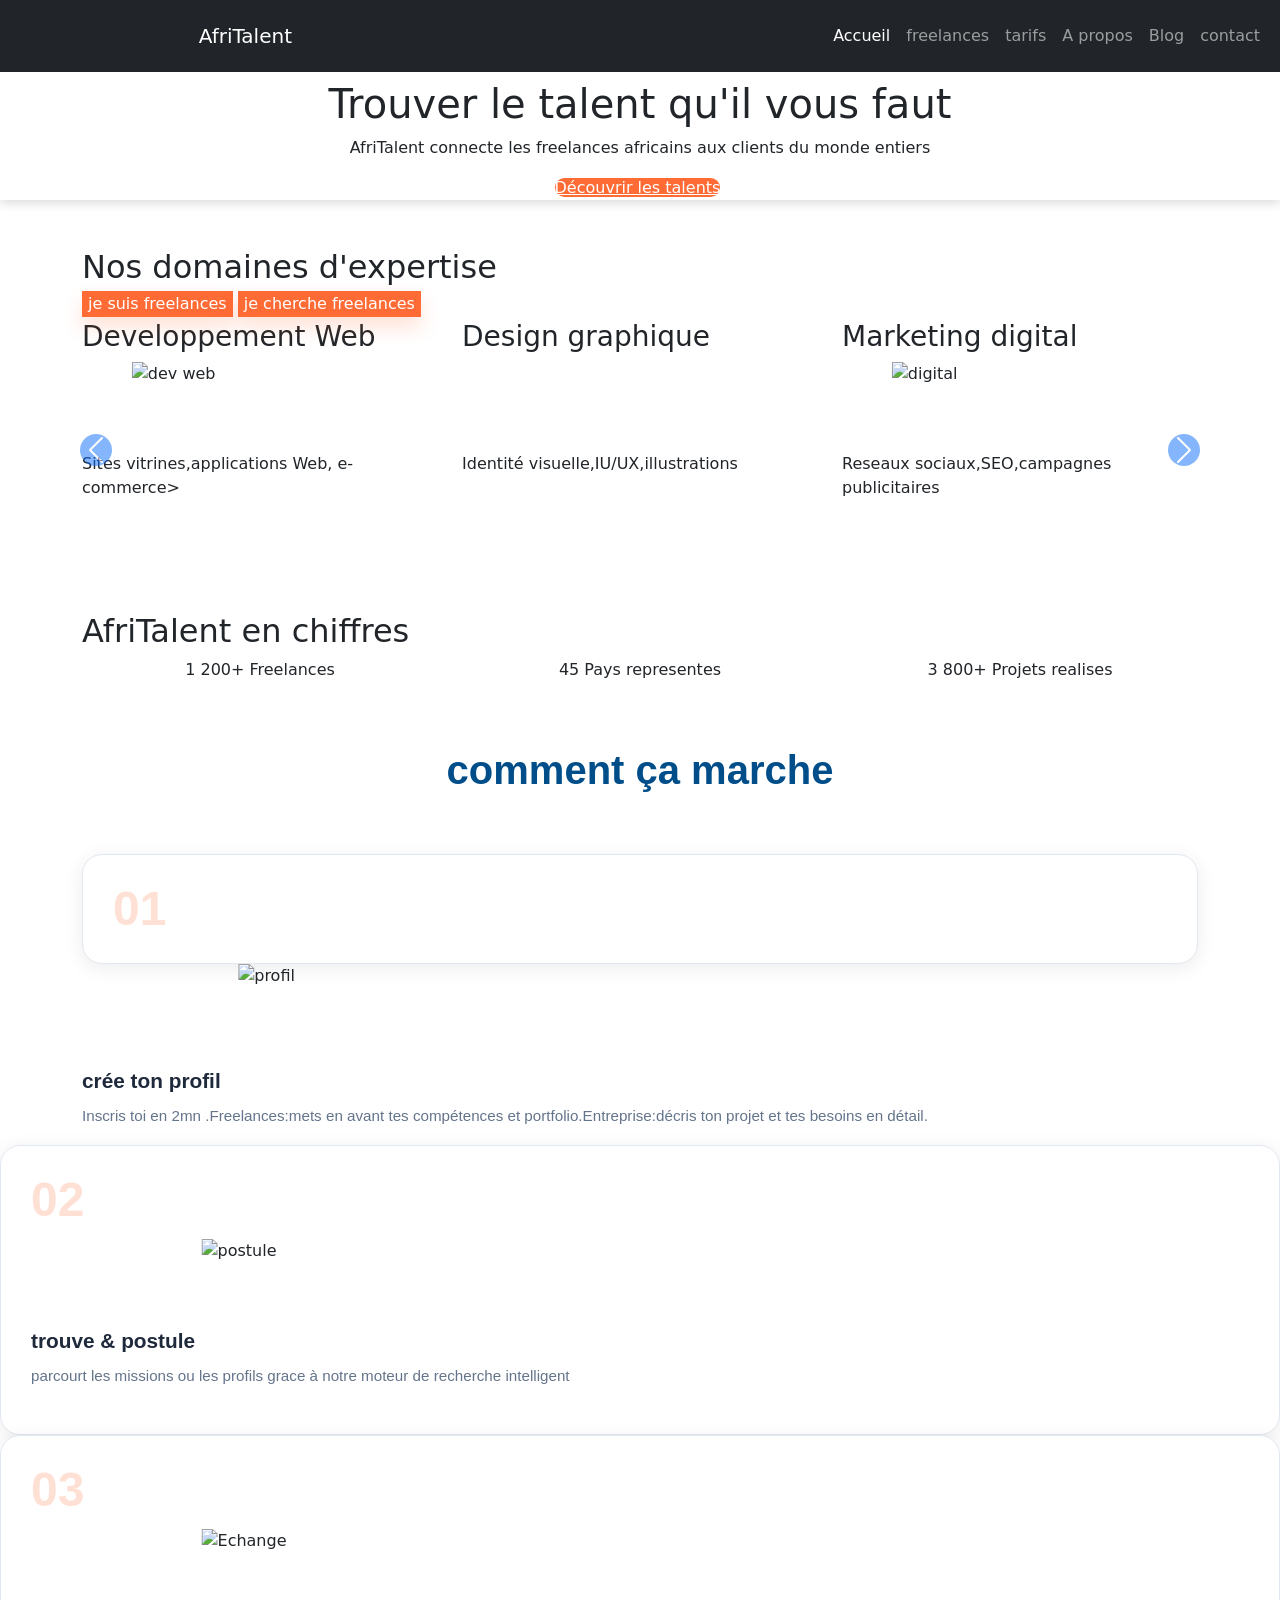
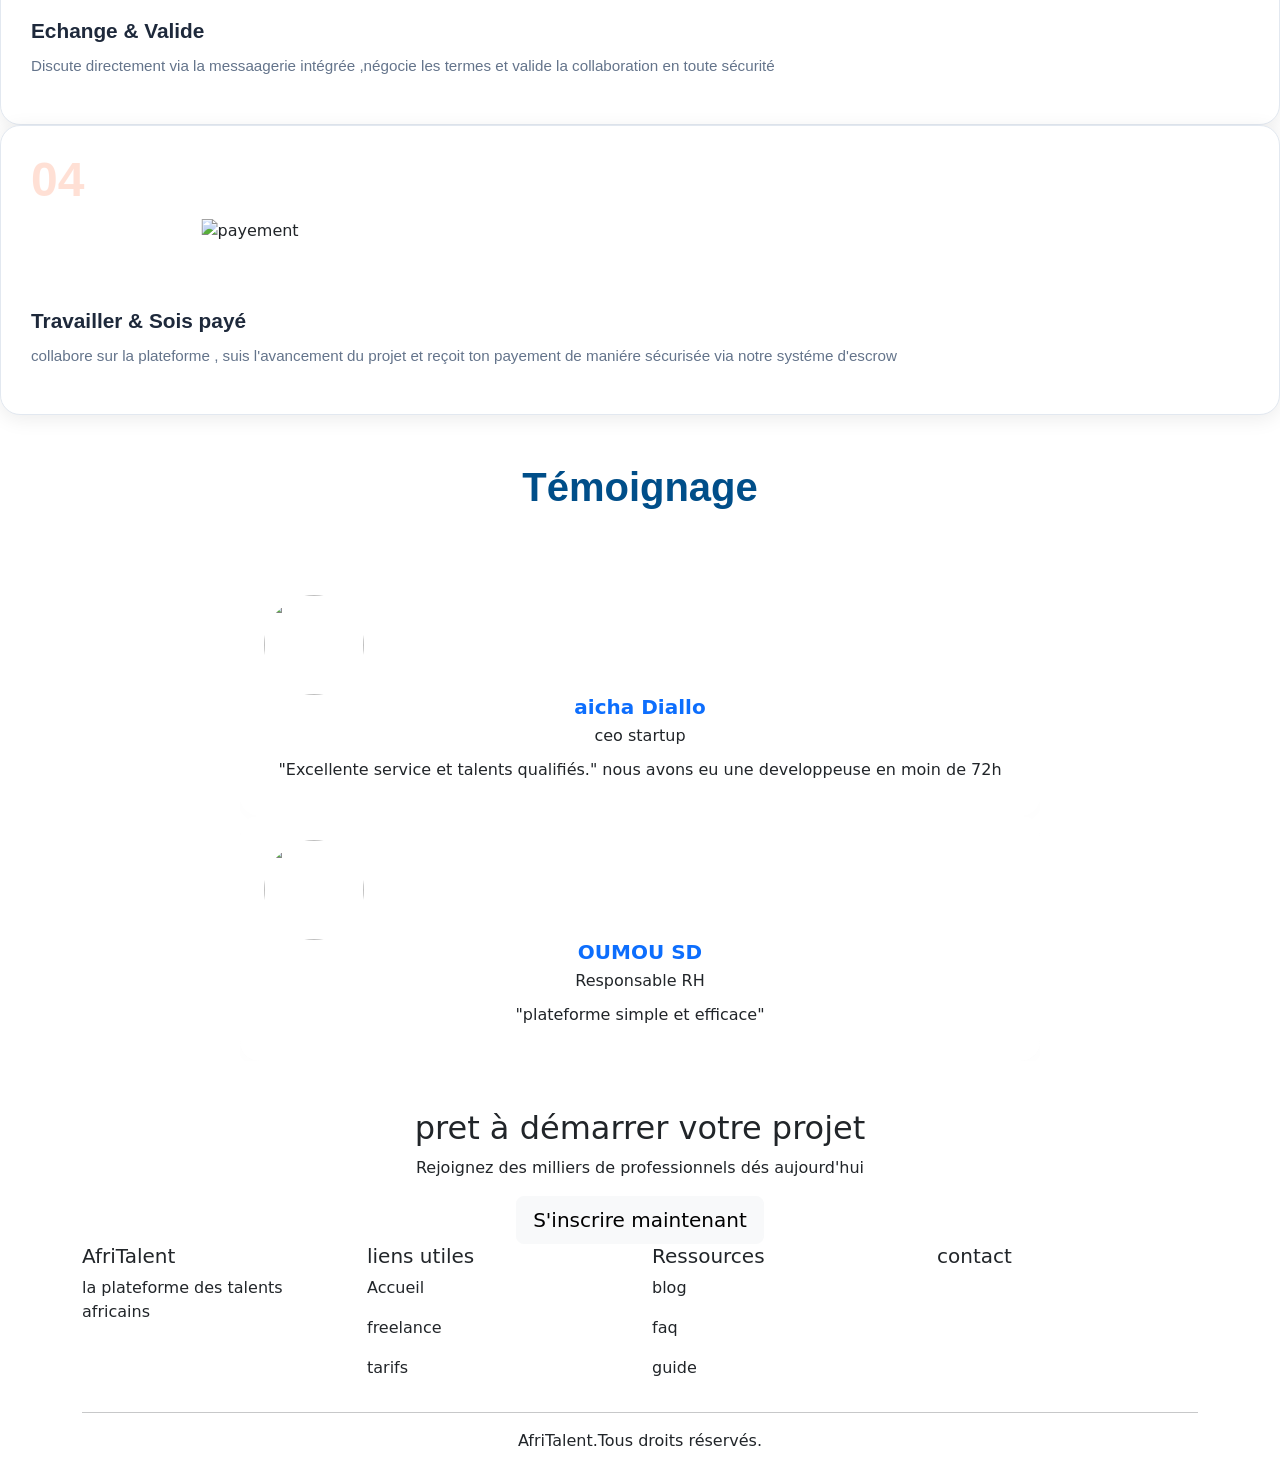
==== index.html @ 29f869cf "développement de la page d'accueil index.html" ====
<!DOCTYPE html>
<html lang="fr">
<head> 
<meta charset="UTF-8"> 
<meta name="viewport" content="width=device-width, initial-scale=1.0"> 
<title>AfriTalent — Accueil</title> 
<!-- Bootstrap 5 via CDN : feuille de style --> 
<link 
href="https://cdn.jsdelivr.net/npm/bootstrap@5.3.0/dist/css/bootstrap.min.css" 
rel="stylesheet"> 
<!-- Votre feuille de style personnelle --> 
<link rel="stylesheet" href="css/style.css">
</head>
<body>
    <nav class="navbar navbar-expand-lg navbar-dark bg-dark">
        <h1>AfriTalent</h1>
        <div class="container">
            <a class="navbar-brand" href="index.html">AfriTalent</a>
            <button class="navbar-toggler" type="button" 
                data-bs-toggle="collapse" 
                data-bs-target="#navMenu" 
                aria-controls="navMenu" 
                aria-expanded="false" 
                aria-label="Toggle navigation"> 
                <span class="navbar-toggler-icon"></span> 
            </button> 
            <div class="collapse navbar-collapse" id="navMenu">
                <ul class="navbar-nav ms-auto">
                    <li class="nav-item"><a class="nav-link active" href="index.html">Accueil</a></li>
                    <li class="nav-item"><a class="nav-link" href="freelances.html">freelances</a></li>
                    <li class="nav-item"><a class="nav-link" href="tarifs.html">tarifs</a></li>
                    <li class="nav-item"><a class="nav-link" href="about.html">A propos</a></li>
                    <li class="nav-item"><a class="nav-link" href="">Blog</a></li>
                    <li class="nav-item"><a class="nav-link" href="contact.html">contact</a></li>
                </ul>
            </div>
            
        </div>
    </nav> 
    <main>
        <section id="hero" class="navbar-scrolled">
                <h1>Trouver le talent qu'il vous faut</h1>
                <p>AfriTalent connecte les freelances africains aux clients du monde entiers</p>
                <a href="freelances.html" class="btn-cta">Découvrir les talents</a>
                <img src="https://cdn.shopify.com/s/files/1/0573/5563/2848/files/LOGO_27_2048x.png?v=1622458256" alt="">
            </div>
        </section>
        <section id="services">
            <div class="container py-5">
                <h2>Nos domaines d'expertise</h2>
                <button class="btn-cta-hero">je suis freelances</button>
                <button class="btn-cta-hero">je cherche freelances</button>
                <div class="row">
                    <div class="col-md-4">
                        <h3>Developpement Web</h3>
                        <img class="hero-img" src="https://thumbs.dreamstime.com/b/d%C3%A9veloppement-web-60659859.jpg" alt="dev web">
                        <p>Sites vitrines,applications Web, e-commerce></p>
                    </div>
                    <div class="col-md-4">
                        <h3>Design graphique</h3>
                        <img class="hero-img" src="https://static.vecteezy.com/system/resources/previews/002/878/737/non_2x/graphic-design-infographics-illustration-vector.jpg" alt="">
                        <p>Identité visuelle,IU/UX,illustrations</p>
                    </div>
                    <div class="col-md-4">
                        
                        <h3>Marketing digital</h3>
                        <img class="hero-img" src="https://media.istockphoto.com/id/1045221856/photo/businessman-holding-icon-of-digital-marketing-technology-concept-creative-design-for-banner.jpg?s=170667a&w=0&k=20&c=fmgT2TX_AeZRSV947-foY45Blm_MODix6JwKqvEqcW4=" alt="digital">
                        <p>Reseaux sociaux,SEO,campagnes publicitaires</p>
                    </div>
                </div>
            </div>
        </section>
        <section id="statistiques">
            <div class="container py-5">
                <h2>AfriTalent en chiffres</h2>
                <div class="row text-center"> 
                    <div class="col-md-4"><p>1 200+ Freelances </p></div> 
                    <div class="col-md-4"><p>45 Pays representes</p></div> 
                    <div class="col-md-4"><p>3 800+ Projets realises</p></div> 
                </div>
            </div>
        </section>
        <section class="comment-ca-marche">
            <div class="container">
                <h2 class="section-title"> comment ça marche</h2>
                <div class="bento-card card-tall">
                <div class="step-number">01</div>
                </div>
                <img class="hero-img" src="https://cdn.pixabay.com/photo/2017/06/13/12/53/profile-2398782_1280.png" alt="profil">
                <div class="step-icon"> <i class="bi bi-search"></i></div>
                <h3 class="step-title">crée ton profil</h3>
                <p class="step-desc">Inscris toi en 2mn .Freelances:mets en avant tes compétences et portfolio.Entreprise:décris ton projet et tes besoins en détail.</p>
            </div>
            <div class="bento-card card-tall">
                <div class="step-number">02</div>
                <div class="step-icon"><i class="bi bi-search"></i></div>
                <img class="hero-img" src="https://static.vecteezy.com/system/resources/previews/021/804/059/non_2x/job-description-icon-style-vector.jpg" alt="postule">
                <h3 class="step-title">trouve & postule</h3>
                <p class="step-desc">parcourt les missions ou les profils grace à notre moteur de recherche intelligent</p>
            </div>
            <div class="bento-card card-tall">
                <div class="step-number">03</div>
                <div class="step-icon"><i class="bi bi-chat-dots"></i></div>
                <img class="hero-img" src="https://thumbs.dreamstime.com/b/ic%C3%B4ne-de-trame-messages-d-%C3%A9change-personnes-128235427.jpg" alt="Echange">
                <h3 class="step-title">Echange & Valide</h3>
                <p class="step-desc">Discute directement via la messaagerie intégrée ,négocie les termes et valide la collaboration en toute sécurité </p>
            </div> 
            <div class="bento-card card-wide">
                <div class="step-number">04</div>
                <div class="step-icon"><i class="bi bi-shield-check"></i></div>
                <img class="hero-img" src="https://thumbs.dreamstime.com/b/ic%C3%B4ne-de-paye-belle-en-ligne-m%C3%A9ticuleusement-con%C3%A7ue-salaire-198403536.jpg" alt="payement">
                <h3 class="step-title">Travailler & Sois payé</h3>
                <p class="step-desc">collabore sur la plateforme , suis l'avancement du projet et reçoit ton payement de maniére sécurisée via notre systéme d'escrow </p>
            </div>
        </section>
        <section class="container py-5">
            <h2 class="section-title">Témoignage</h2>
            <div id="carouselexample" class="carousel slide">
                <div class="carousel-inner">
                    <div class="carousel-item active">
                        <div class="card p-4 text-center">
                            <img src="https://tse2.mm.bing.net/th/id/OIP.nMuYZH07201e1bbT3YSlHQHaEj?rs=1&pid=ImgDetMain&o=7&rm=3" alt="">
                            <h5>aicha Diallo</h5>
                            <p>ceo startup</p>
                            <p>
                                "Excellente service et talents qualifiés."
                                nous avons eu une developpeuse en moin de 72h
                            </p>
                            <div>
                                <i class="fas fa-star"></i>
                                <i class="fas fa-star"></i>
                                <i class="fas fa-star"></i>
                                <i class="fas fa-star"></i>
                                <i class="fas fa-star"></i>
                            </div>
                        </div>
                        <div class="carousel-item active">
                            <div class="card p-4 text-center">
                                <img src="https://pict.sindonews.net/dyn/850/pena/news/2023/12/04/211/1267693/10-jurusan-ilmu-komputer-terbaik-2023-versi-edurank-lulusannya-banyak-dicari-di-masa-depan-bhv.jpg" alt="">
                                <h5>djiby Sy</h5>
                                <p>freelance web</p>
                                <p>"j'ai trouvé plusieurs missions rapidement"</p>
                                </div>
                                <div>
                                <i class="fas fa-star"></i>
                                <i class="fas fa-star"></i>
                                <i class="fas fa-star"></i>
                                <i class="fas fa-star"></i>
                                <i class="fas fa-star"></i>
                            </div>
                           
                        </div>
                        <div class="carousel-item active">
                            <div class="card p-4 text-center">
                                <img src="https://autoimage.capitalone.com/cms/Auto/assets/images/1632-hero-how-to-get-a-car-loan-for-private-sale.jpg?width=686&height" alt="">
                                <h5>OUMOU SD</h5>
                                <P>Responsable RH</P>
                                <p>"plateforme simple et efficace"</p>
                            </div>
                            <div>
                                <i class="fas fa-star"></i>
                                <i class="fas fa-star"></i>
                                <i class="fas fa-star"></i>
                                <i class="fas fa-star"></i>
                                <i class="fas fa-star"></i>
                            </div>
                        </div>
                    </div>
                </div>
            </div>
            <button class="carousel-control-prev" data-bs-target="#carouselexample" data-bs-slide="prev">
                <span class="carousel-control-prev-icon"></span>
            </button>
            <button class="carousel-control-next" data-bs-target="#carouselexample" data-bs-slide="next">
                <span class="carousel-control-next-icon"></span>
            </button> 
        </section>
        <section class="cta text-center">
            <div class="container">
                <h2>pret à démarrer votre projet</h2>
                <p>Rejoignez des milliers de professionnels dés aujourd'hui</p>

                <a href="#" class="btn btn-light btn-lg">S'inscrire maintenant</a>
            </div>
        </section>
    </main>
    <footer>
        <div class="container"> 
           <div class="row">
            <div class="col-md-3">
                <h5>AfriTalent</h5>
                <p>la plateforme des talents africains</p>
            </div>
            <div class="col-md-3">
                <h5>liens utiles</h5>
                <p>Accueil</p>
                <p>freelance</p>
                <p>tarifs</p>
            </div>
            <div class="col-md-3">
                <h5>Ressources</h5>
                <p>blog</p>
                <p>faq</p>
                <p>guide</p>
            </div>
            <div class="col-md-3">
                <h5>contact</h5>
                <div class="social">
                    <a href="#"><i class="fab fa-facebook"></i></a>
                    <a href="#"><i class="fab fa-linkedin"></i></a>
                    <a href="#"><i class="fab fa-instagram"></i></a>
                </div>
            </div>
           </div>
           <hr>
           <p class="text-center">
            <span id="year"></span>AfriTalent.Tous droits réservés.

           </p>
        </div> 
    </footer>
    

 
<!-- Bootstrap 5 via CDN : script JavaScript --> 
<script  
src="https://cdn.jsdelivr.net/npm/bootstrap@5.3.0/dist/js/bootstrap.bundle.min.js"
></script> 
<!-- Votre script JavaScript --> 
<script src="js/main.js"></script>
</body>
</html>
---- css/style.css ----
navbar{
    position: fixed;
    transition: all 0.4 ease;
    font-family: 'poppins',sans-serif;
}
.navbar-scrolled{
    justify-content: space-between;
    text-align: center;
    background-image: url(https://cdn.shopify.com/s/files/1/0573/5563/2848/files/LOGO_27_2048x.png?v=1622458256);
    background-color: #ffffff;
    box-shadow: 0 3px 10px rgba(0, 0,0, 0.15);
    padding-top: 0.5rem;
    padding-bottom: O.5rem;
}
.navbar-scrolled .nav-link,
.navbar-scrolled .nav-brand{
    color: #1a1a1a;
}
.btn-cta{
    background: #ff6B35;
    margin-bottom: auto;
    color: white;
    font-weight: 500;
    float: calc(center);
    border-radius: 60px;
}
.btn-cta:hover{
    background: #e55a2b;
    color: white;
    transform: translateY(-3px);
}
.hero-section{
    background: linear-gradient(130deg,#004E89  0%,#1A659E  100%);
    color: white;
    padding: 100px 0 50px 0;
    min-height: 90vh;
    position: relative;
    overflow: hidden;
}
.hero-section h1 h2{
    font-family: 'inter',sans-serif;
    font-size: 3.2rem;
    font-weight: 600;
    line-height: 1.1;
    opacity: 0.9;
}
.btn-cta-hero{
    background: #ff6B35;
    color: white;
    float: calc(center);
    font-weight: 400;
    border: none;
    transition: all 0.3s ease;
    transform: translateY(-3px);
    box-shadow: 0 10px 20px rgba(255, 107, 52, 0.2);
}
;.btn-cta-secondary{
    border: 2px solid white;
    color: white;
    font-weight: 400;
    background: transparent;
}
.hero-img{
    max-width: 100%;
    display: grid;
    height: 90PX;
    transform: translateX(14%);
    animation: float 4s ease-in-out infinite;
}
.stat-card{
    background: rgba(255, 255, 255, 0.2);
    backdrop-filter: blur(10px);
    border-radius: 15px;
    padding: 20px;
    border: 1px solid rgba(255, 255, 255, 0.2);
}
.stat-number{
    font-size: 2rem;
    font-weight: 500;
    font-family: 'poppins',sans-serif;
    color: #ff6B35;
}
.comment-ça-marche{
    padding: 80px 0;
    background: #F8FAFC;
}
.section-title{
    font-family: 'poooins',sans-serif;
    font-weight: 900;
    font-size: 2.5rem;
    color: #004E89;
    text-align: center;
    margin-bottom: 60px;
} 
.icone{
    display: grid;
    grid-template-columns: repeat(4,1fr);
    gap: 20px;
}
.bento-grid{
    display: grid;
    grid-template-columns: repeat(4,1fr);
    grid-auto-rows: minmax(200px,auto);
    gap: 20px;
    grid-auto-flow: dense;
}
.bento-card{
    background: white;
    border-radius: 20px;
    padding: 30px;
    box-shadow: 0 4px 20px rgba(0, 0,0, 0.08);
    transition: all 0.3s ease;
    border: 1px solid #E2E8F0;
}
.bento-card:hover{
    transform: translateY(-8px);
    box-shadow: 0 12px 30px rgba(0, 78,137, 0.15);
}
.card-large{
    grid-column: span 2;
    grid-row: span 2;
}
.card-wide{
    grid-column: span 2;
}
.card-tall{
    grid-row: span 2;
} .step-number{
    font-family: 'poppins',sans-serif;
    font-size: 3rem;
    font-weight: 900;
    color: #ff6B35;
    opacity: 0.2;
    line-height: 1;
}
.step-icon{
    font-size: 2.5rem;
    color: #004E89;
    margin-bottom: 15px;
}
.step-title{
    font-family: 'poppins',sans-serif;
    font-size: 1.3rem;
    font-weight: 700;
    color: #1E293B;
    margin-bottom: 10px;
}
.step-desc{
    font-family: 'Inter',sans-serif;
    font-size: 0.95rem;
    color: #64748B;
    line-height: 1.6;
}.bento-grid{
    grid-template-columns: repeat(2,1fr);
}
.card-large, .card-wide, .card-tall{
    grid-column: span 2;
    grid-row: span 1;
}
#carouselexample{

max-width: 800px;
margin: auto;
}
.carousel-item .card{
    border: none;
    border-radius: 20px;
    padding: 30px;
    box-shadow: 0 5px 15px rgba(0, 0,0, 0.01);
    background: #fff;
    transition: 0.3s;
}
.carousel-item .card:hover{
    transform: translateY(-5px);
}
.carousel-item h5{
    font-weight: 700;
    color: #0d6efd;
    margin-bottom: 5px;
}
.carousel-item p{
    margin-bottom: 10px;
}
.stars{
    color: #ffc107;
    font-size: 1.2rem;
}
.carousel-control-prev-icon,
.carousel-control-next-icon{
    background-color: #0d6efd;
    border-radius: 50%;
    padding: 15px;
}
.carousel-item img{
    width: 100px;
    height: 100px;
    object-fit: cover;
    border-radius: 50px;
}
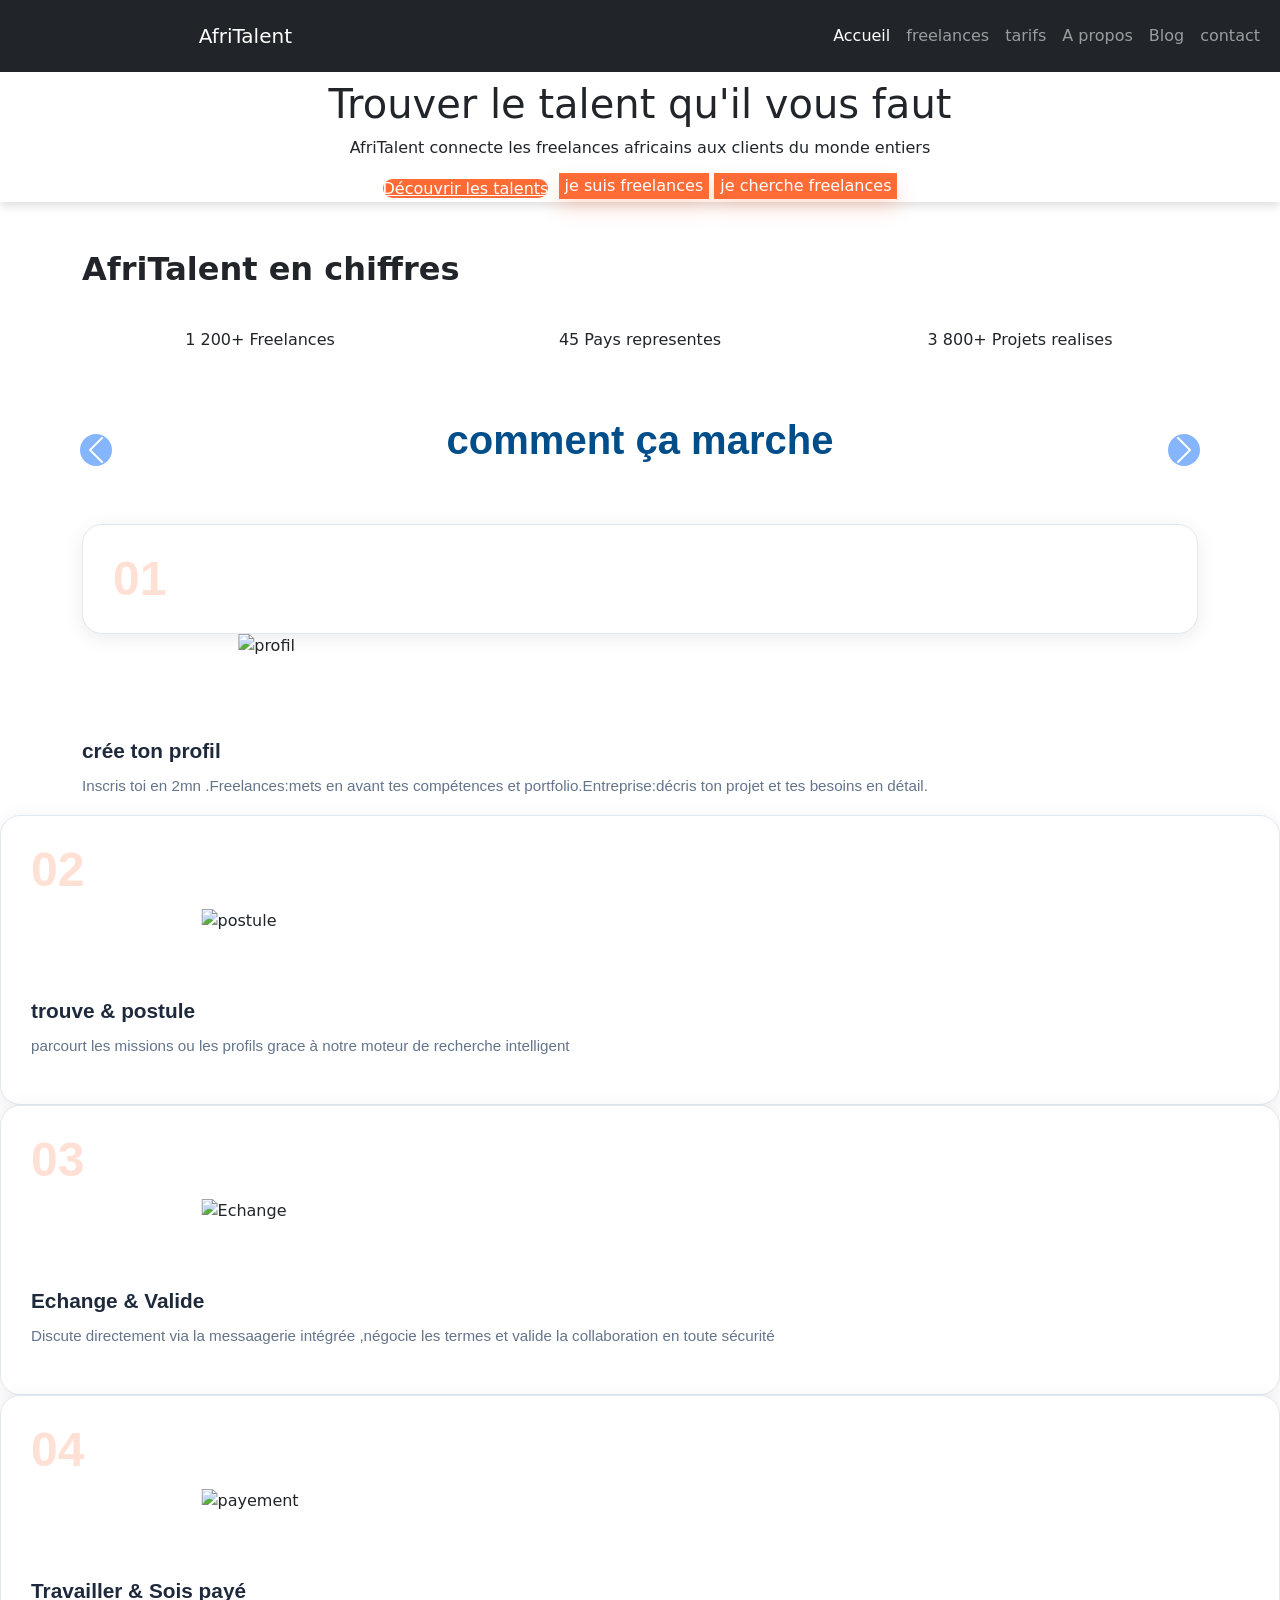
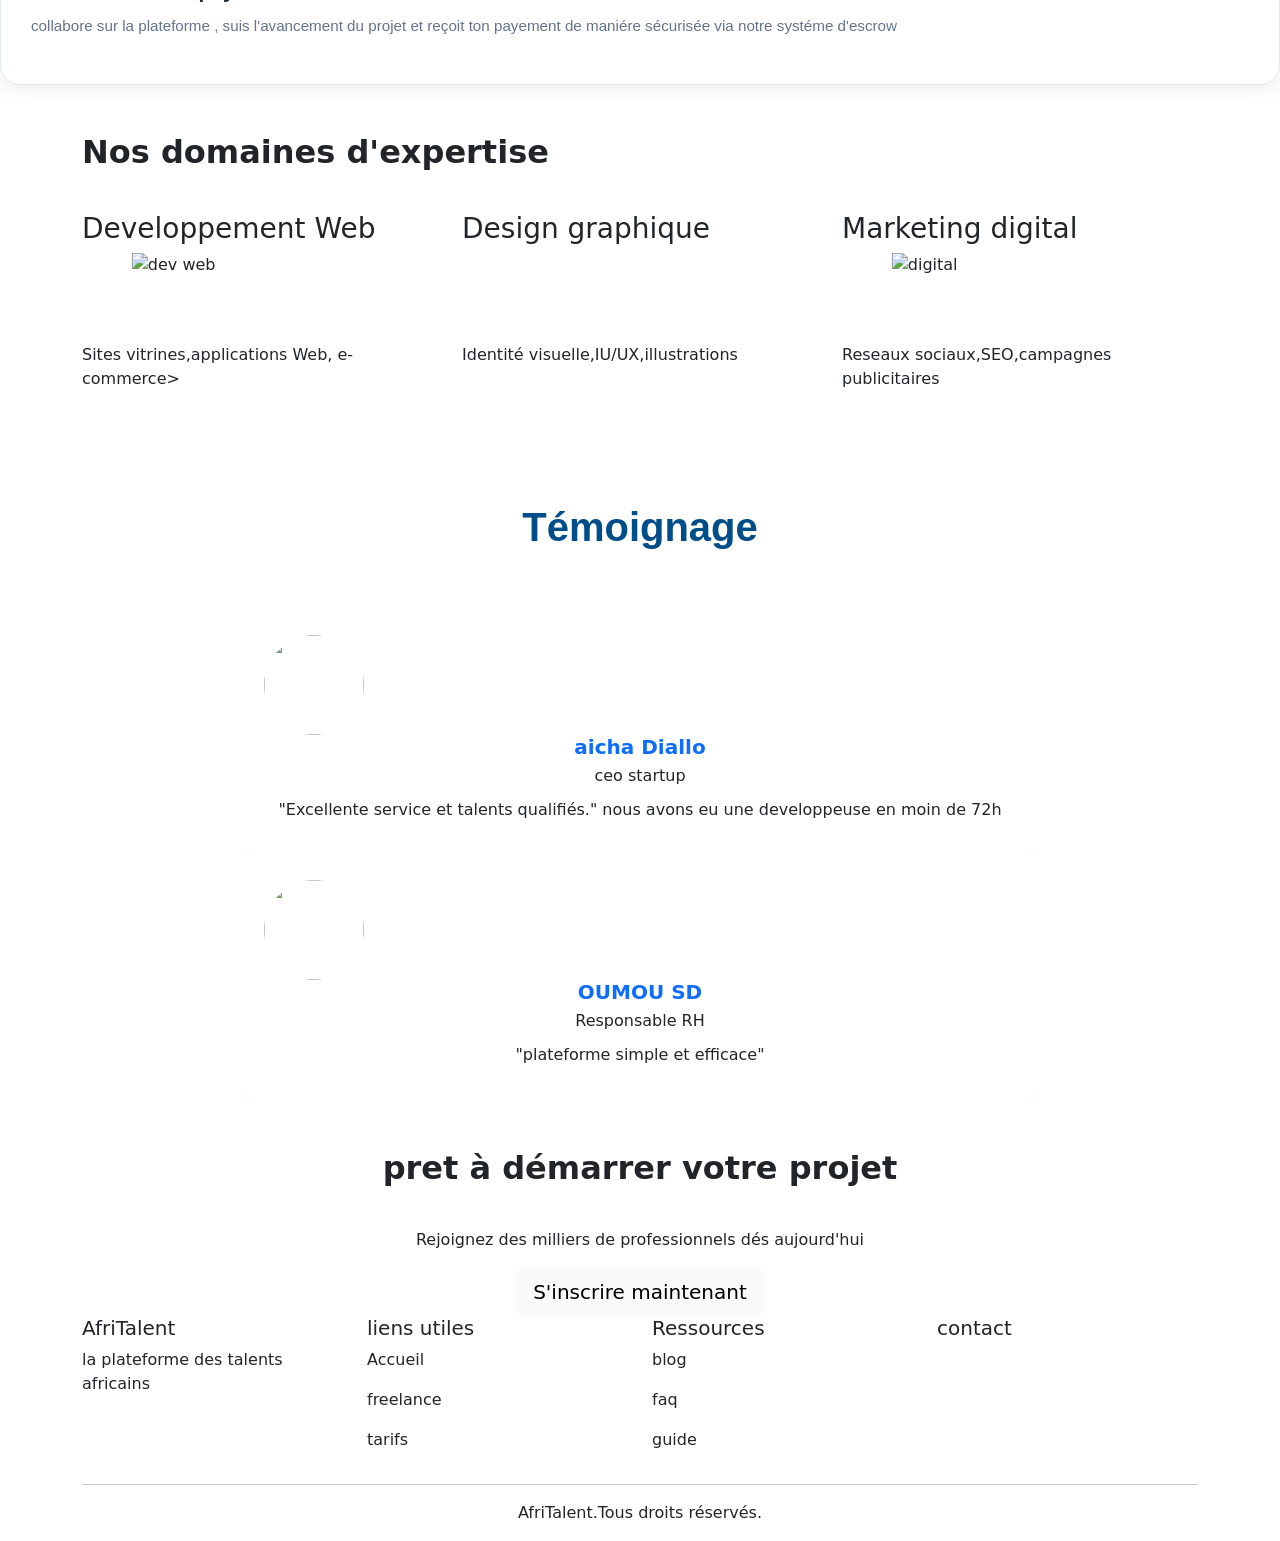
==== commit 43dcd733: "compteur animés au scroll et animation fade-in des sections" ====
--- a/index.html
+++ b/index.html
@@ -43,33 +43,12 @@
                 <p>AfriTalent connecte les freelances africains aux clients du monde entiers</p>
                 <a href="freelances.html" class="btn-cta">Découvrir les talents</a>
                 <img src="https://cdn.shopify.com/s/files/1/0573/5563/2848/files/LOGO_27_2048x.png?v=1622458256" alt="">
-            </div>
-        </section>
-        <section id="services">
-            <div class="container py-5">
-                <h2>Nos domaines d'expertise</h2>
                 <button class="btn-cta-hero">je suis freelances</button>
                 <button class="btn-cta-hero">je cherche freelances</button>
-                <div class="row">
-                    <div class="col-md-4">
-                        <h3>Developpement Web</h3>
-                        <img class="hero-img" src="https://thumbs.dreamstime.com/b/d%C3%A9veloppement-web-60659859.jpg" alt="dev web">
-                        <p>Sites vitrines,applications Web, e-commerce></p>
-                    </div>
-                    <div class="col-md-4">
-                        <h3>Design graphique</h3>
-                        <img class="hero-img" src="https://static.vecteezy.com/system/resources/previews/002/878/737/non_2x/graphic-design-infographics-illustration-vector.jpg" alt="">
-                        <p>Identité visuelle,IU/UX,illustrations</p>
-                    </div>
-                    <div class="col-md-4">
-                        
-                        <h3>Marketing digital</h3>
-                        <img class="hero-img" src="https://media.istockphoto.com/id/1045221856/photo/businessman-holding-icon-of-digital-marketing-technology-concept-creative-design-for-banner.jpg?s=170667a&w=0&k=20&c=fmgT2TX_AeZRSV947-foY45Blm_MODix6JwKqvEqcW4=" alt="digital">
-                        <p>Reseaux sociaux,SEO,campagnes publicitaires</p>
-                    </div>
-                </div>
-            </div>
-        </section>
+              
+            
+        </section>
+        
         <section id="statistiques">
             <div class="container py-5">
                 <h2>AfriTalent en chiffres</h2>
@@ -111,6 +90,29 @@
                 <img class="hero-img" src="https://thumbs.dreamstime.com/b/ic%C3%B4ne-de-paye-belle-en-ligne-m%C3%A9ticuleusement-con%C3%A7ue-salaire-198403536.jpg" alt="payement">
                 <h3 class="step-title">Travailler & Sois payé</h3>
                 <p class="step-desc">collabore sur la plateforme , suis l'avancement du projet et reçoit ton payement de maniére sécurisée via notre systéme d'escrow </p>
+            </div>
+        </section>
+        <section id="services">
+            <div class="container py-5">
+                <h2>Nos domaines d'expertise</h2>
+                <div class="row">
+                    <div class="col-md-4">
+                        <h3>Developpement Web</h3>
+                        <img class="hero-img" src="https://thumbs.dreamstime.com/b/d%C3%A9veloppement-web-60659859.jpg" alt="dev web">
+                        <p>Sites vitrines,applications Web, e-commerce></p>
+                    </div>
+                    <div class="col-md-4">
+                        <h3>Design graphique</h3>
+                        <img class="hero-img" src="https://static.vecteezy.com/system/resources/previews/002/878/737/non_2x/graphic-design-infographics-illustration-vector.jpg" alt="">
+                        <p>Identité visuelle,IU/UX,illustrations</p>
+                    </div>
+                    <div class="col-md-4">
+                        
+                        <h3>Marketing digital</h3>
+                        <img class="hero-img" src="https://media.istockphoto.com/id/1045221856/photo/businessman-holding-icon-of-digital-marketing-technology-concept-creative-design-for-banner.jpg?s=170667a&w=0&k=20&c=fmgT2TX_AeZRSV947-foY45Blm_MODix6JwKqvEqcW4=" alt="digital">
+                        <p>Reseaux sociaux,SEO,campagnes publicitaires</p>
+                    </div>
+                </div>
             </div>
         </section>
         <section class="container py-5">
--- a/css/style.css
+++ b/css/style.css
@@ -196,4 +196,217 @@
     height: 100px;
     object-fit: cover;
     border-radius: 50px;
+}
+.hero-page{
+    background: linear-gradient(135deg,#0d6efd,#6610F2);
+    color: white;
+    text-align: center;
+    padding: 100px 20px;
+}
+.profile-card{
+    border: none;
+    border-radius: 20px;
+    overflow: hidden;
+    transition: 0.3s;
+    box-shadow: 0 5px 15px rgba(0, 0, 0, 0.1);
+}
+.profile-card:hover{
+    transform: translateY(-10px);
+}
+.profile-card img{
+    height: 100px;
+    object-fit: cover;
+}
+.speciality{
+    color: #0d6efd;
+    font-weight: 600;
+}
+.stars{
+    color: gold;
+    font-size: 20px;
+}
+.pricing-card{
+    border: none;
+    border-radius: 15px;
+    transition: 0.3s;
+}
+.pricing-card:hover{
+    transform: translateY(-10px);
+    box-shadow: 0 10px 25px rgba(0, 0,0, 0.15);
+}
+.pricing-card h2{
+    color: #0d6efd;
+    font-weight: bold;
+}
+.pricing-card ul li{
+    margin: 10px 0;
+}
+.popular{
+    border: 3px solid #0d6efd;
+    transform: scale(1.05);
+}
+.popular .badge{
+    font-size: 0.9rem;
+}
+.accordion-button{
+    font-weight: 600;
+}
+.accordion-button:not(.collapsed){
+    background-color: #0d6efd;
+    color: white;
+}
+.tarif-title{
+    font-weight: bold;
+    margin-bottom: 40px;
+} 
+.section h2{
+    text-align: center;
+    font-size: 2.5rem;
+    font-weight: bold;
+    margin-bottom: 40px;
+    color: #212529;
+}
+.histoire img{
+    width: 100%;
+    border-radius: 15px;
+    box-shadow: 0 5px 15px rgba(0, 0, 0, 0.1);
+}
+.histoire p{
+    font-size: 1.1rem;
+    line-height: 1.8;
+    color: #555;
+}
+.team-card{
+    border: none;
+    border-radius: 15px;
+    overflow: hidden;
+    box-shadow: 0 5px 15px rgba(0, 0, 0, 0.1);
+    transition: 0.3s;
+}
+.team-card:hover{
+    transform: translateY(-10px);
+}
+.team-card img{
+    height: 250px;
+    object-fit: cover;
+}
+.team-card .card-body{
+    text-align: center;
+}
+.team-card h5{
+    font-weight: bold;
+}
+.team-card p{
+    color: #777;
+}
+.value-card{
+    background: #fff;
+    padding: 30px;
+    border-radius: 15px;
+    text-align: center;
+    box-shadow: 0 5px 15px rgba(0, 0, 0, 0.1);
+    transition: 0.3s;
+    height: 100%;
+}
+.value-card:hover{
+    transform: translateY(-8px);
+}
+.value-card i{
+    font-size: 3rem;
+    color: #0d6efd;
+    margin-bottom: 15px;
+}
+.value-card h4{
+    font-weight: bold;
+    margin-bottom: 15px;
+}
+.chiffres-cles{
+    background: #f8f9fa;
+    padding: 80px 0;
+}
+.stat-card{
+    background: white;
+    border-radius: 15px;
+    padding: 30px;
+    text-align: center;
+    box-shadow: 0 5px 15px rgba(0, 0, 0, 0.1);
+    transition: 0.3s;
+}
+.stat-card:hover{
+    transform: translateY(-8px);
+}
+.stat-card h3{
+    font-size: 3rem;
+    font-weight: bold;
+    color: #0d6efd;
+}
+.stat-card p{
+    color: #666;
+    margin-top: 10px;
+}
+section h2{
+    font-weight: bold;
+    margin-bottom: 40px;
+    font-size: 2rem;
+}
+.stat-card,
+.value-card,
+.team-card{
+    margin-bottom: 20px;
+}
+.contact-section{
+    text-align: center;
+    padding: 50px 20px;
+    max-width: 900px;
+    margin: 50px auto;
+}
+form{
+    max-width: 800px;
+    margin: 30px auto;
+    width: 80%;
+    display: flex;
+    flex-direction: column;
+    gap: 15px;
+    text-align: right;
+}
+form input,
+form select,
+form textarea{
+    padding: 12px;
+    width: 100%;
+    margin-block-start: 15px;
+    border: 10px solid #ccc;
+    border-radius: 70px;
+    font-size: 16px;
+    margin-right: 350px;
+    text-align: left;
+    
+}
+form textarea{
+    min-height: 120px;
+    resize: vertical;
+}
+.contact-info{
+    text-align: center;
+    margin: 40px 0;
+}
+form button{
+    background: #0d6efd;
+    color: white;
+    border: none;
+    border-radius: 8px;
+    cursor: pointer;
+    width: 120px;
+    font-size: 16px;
+    padding: 8px 20px;
+}
+form button:hover{
+    background: #0d5ed7;
+}
+iframe{
+    margin-top: 30px;
+    border-radius: 10px;
+    width: 100%;
+    height: 350px;
+    border: 0;
 }
